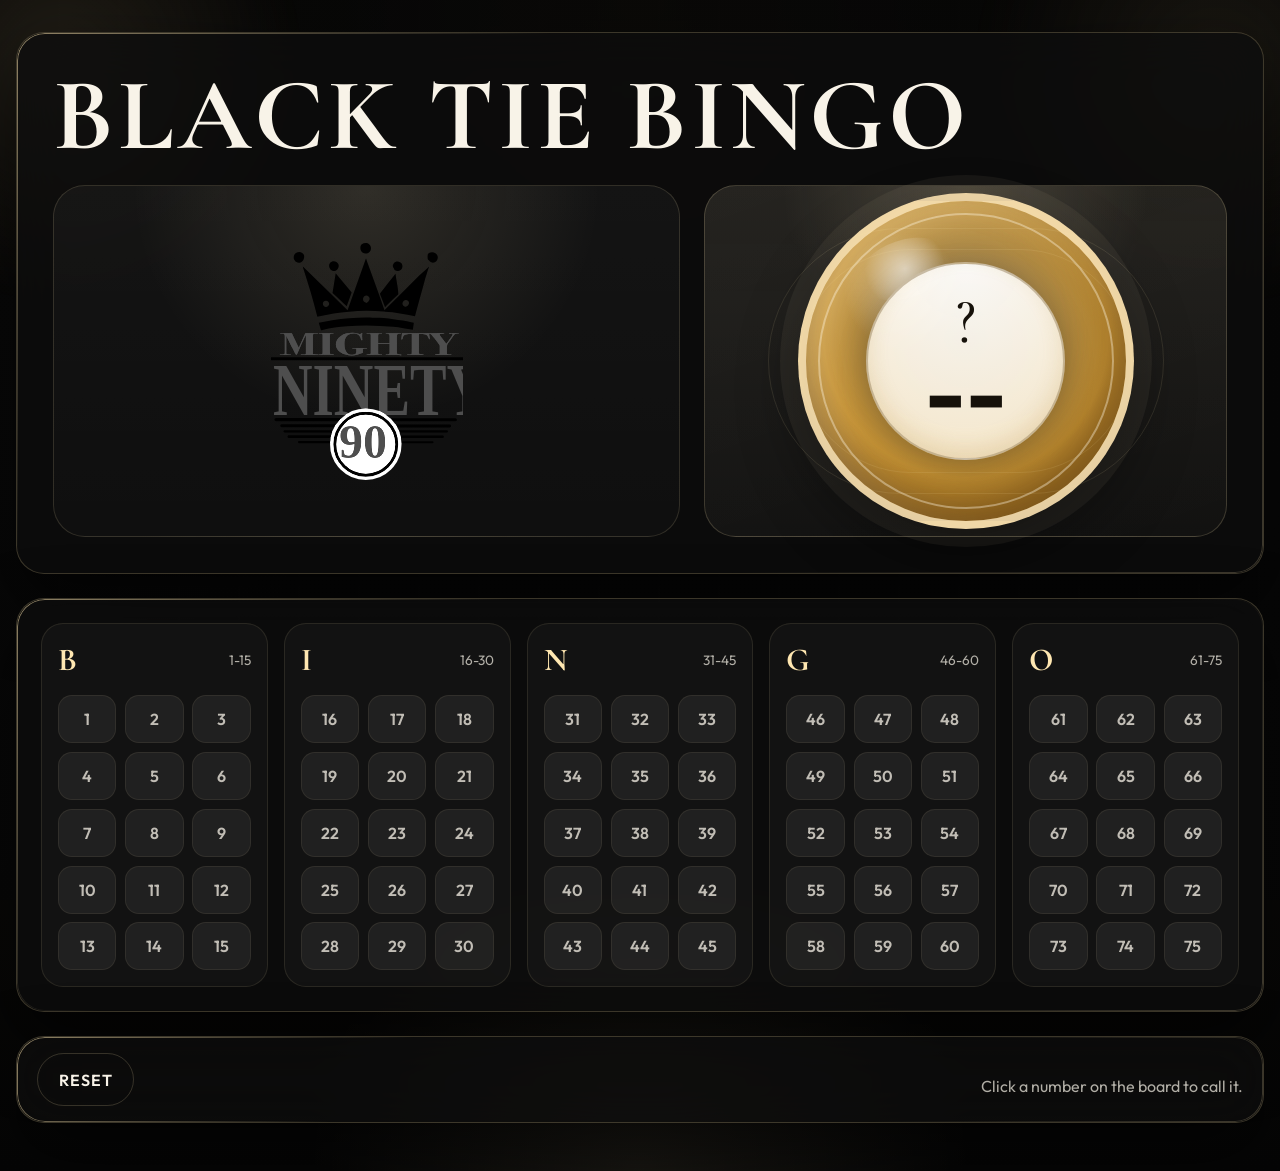
==== index.html @ f5de8126 "Add files via upload" ====
<!DOCTYPE html>
<html lang="en">
  <head>
    <meta charset="UTF-8" />
    <meta name="viewport" content="width=device-width, initial-scale=1.0" />
    <title>Bingo Roll Display</title>
    <link rel="preconnect" href="https://fonts.googleapis.com" />
    <link rel="preconnect" href="https://fonts.gstatic.com" crossorigin />
    <link
      href="https://fonts.googleapis.com/css2?family=Cormorant+Garamond:wght@500;600;700&family=Outfit:wght@300;400;500;600;700&display=swap"
      rel="stylesheet"
    />
    <link rel="stylesheet" href="./styles.css" />
  </head>
  <body>
    <div class="stage-lights stage-lights-left"></div>
    <div class="stage-lights stage-lights-right"></div>

    <main class="app-shell">
      <section class="hero-panel">
        <div class="hero-copy">
          <h1>Black Tie Bingo</h1>
        </div>

        <div class="hero-showcase">
          <div class="logo-card">
            <img
              class="hero-logo"
              src="./MightyNinetyModern.svg"
              alt="Black Tie Bingo logo"
            />
          </div>

          <div class="current-call-card" id="callCard">
            <div class="bingo-ball-stage">
              <div class="bingo-ball">
                <div class="ball-shine"></div>
                <div class="ball-core">
                  <div class="call-letter" id="currentLetter">?</div>
                  <div class="call-number" id="currentNumber">--</div>
                </div>
              </div>
            </div>
            <div class="sparkle-ring sparkle-ring-one"></div>
            <div class="sparkle-ring sparkle-ring-two"></div>
          </div>
        </div>
      </section>

      <section class="board-panel">
        <div class="board-grid" id="boardGrid"></div>
      </section>

      <section class="control-bar">
        <div class="control-bar-actions">
          <button class="ghost-button" id="resetButton" type="button">Reset</button>
        </div>

        <p class="status-message" id="statusMessage" aria-live="polite">
          Click a number on the board to call it.
        </p>
      </section>
    </main>

    <script src="./app.js"></script>
  </body>
</html>
---- styles.css ----
:root {
  --bg: #070707;
  --bg-soft: #111111;
  --panel: rgba(14, 14, 14, 0.78);
  --panel-border: rgba(255, 227, 163, 0.2);
  --gold: #f2cc74;
  --gold-bright: #ffe7b1;
  --gold-deep: #b5842f;
  --text: #f8f3e8;
  --muted: rgba(248, 243, 232, 0.7);
  --chip: rgba(255, 255, 255, 0.06);
  --chip-strong: rgba(255, 218, 138, 0.12);
  --shadow: 0 30px 70px rgba(0, 0, 0, 0.55);
}

* {
  box-sizing: border-box;
}

html,
body {
  margin: 0;
  min-height: 100%;
}

body {
  font-family: "Outfit", sans-serif;
  background:
    radial-gradient(circle at top, rgba(181, 132, 47, 0.2), transparent 30%),
    radial-gradient(circle at bottom, rgba(255, 231, 177, 0.08), transparent 25%),
    linear-gradient(180deg, #070707 0%, #0c0b09 55%, #050505 100%);
  color: var(--text);
  overflow-x: hidden;
  position: relative;
}

body::before {
  content: "";
  position: fixed;
  inset: 0;
  background:
    linear-gradient(180deg, rgba(7, 7, 7, 0.9), rgba(7, 7, 7, 0.82)),
    linear-gradient(115deg, rgba(255, 255, 255, 0.03) 0%, transparent 35%),
    repeating-linear-gradient(
      90deg,
      transparent 0,
      transparent 58px,
      rgba(255, 231, 177, 0.03) 59px,
      transparent 60px
    );
  pointer-events: none;
  z-index: 0;
}

.stage-lights {
  position: fixed;
  top: -12rem;
  width: 32rem;
  height: 32rem;
  border-radius: 999px;
  filter: blur(14px);
  opacity: 0.45;
  pointer-events: none;
}

.stage-lights-left {
  left: -12rem;
  background: radial-gradient(circle, rgba(255, 220, 150, 0.24), transparent 68%);
}

.stage-lights-right {
  right: -12rem;
  background: radial-gradient(circle, rgba(255, 220, 150, 0.18), transparent 70%);
}

.app-shell {
  position: relative;
  width: min(1380px, calc(100% - 2rem));
  margin: 0 auto;
  padding: 2rem 0 3rem;
  display: grid;
  grid-template-columns: 1fr 0.95fr;
  gap: 1.5rem;
  z-index: 1;
}

.hero-panel,
.board-panel,
.control-bar {
  position: relative;
  background: var(--panel);
  border: 1px solid var(--panel-border);
  border-radius: 28px;
  backdrop-filter: blur(24px);
  box-shadow: var(--shadow);
  overflow: hidden;
}

.hero-panel::before,
.board-panel::before,
.control-bar::before {
  content: "";
  position: absolute;
  inset: 0;
  border-radius: inherit;
  padding: 1px;
  background: linear-gradient(
    135deg,
    rgba(255, 231, 177, 0.55),
    transparent 30%,
    transparent 70%,
    rgba(255, 231, 177, 0.22)
  );
  -webkit-mask: linear-gradient(#fff 0 0) content-box, linear-gradient(#fff 0 0);
  -webkit-mask-composite: xor;
  mask-composite: exclude;
  pointer-events: none;
}

.hero-panel {
  grid-column: 1 / -1;
  min-height: 20rem;
  padding: 2.25rem;
  display: grid;
  gap: 1.5rem;
}

.hero-copy {
  width: 100%;
}

.hero-copy h1,
.panel-head h2 {
  font-family: "Cormorant Garamond", serif;
  letter-spacing: 0.04em;
  margin: 0;
}

.hero-copy h1 {
  font-size: clamp(4.75rem, 8vw, 7.5rem);
  line-height: 0.9;
  text-transform: uppercase;
  width: 100%;
  max-width: none;
}

.eyebrow,
.panel-kicker {
  margin: 0 0 0.75rem;
  color: var(--gold);
  text-transform: uppercase;
  letter-spacing: 0.3em;
  font-size: 0.78rem;
}

.hero-showcase {
  display: grid;
  grid-template-columns: minmax(280px, 0.9fr) minmax(320px, 0.75fr);
  gap: 1.5rem;
  align-items: center;
}

.logo-card {
  min-height: 22rem;
  border-radius: 32px;
  display: grid;
  place-items: center;
  background:
    radial-gradient(circle at top, rgba(255, 234, 186, 0.12), transparent 50%),
    linear-gradient(180deg, rgba(255, 255, 255, 0.04), rgba(255, 255, 255, 0.02));
  border: 1px solid rgba(255, 231, 177, 0.14);
  padding: 1.5rem;
}

.hero-logo {
  width: min(100%, 12rem);
  height: auto;
  filter: brightness(1.18) contrast(1.08);
}

.current-call-card {
  position: relative;
  min-height: 22rem;
  border-radius: 32px;
  display: grid;
  place-items: center;
  background:
    radial-gradient(circle at 50% 0%, rgba(255, 234, 186, 0.16), transparent 42%),
    linear-gradient(180deg, rgba(255, 232, 184, 0.08), rgba(255, 232, 184, 0.02)),
    linear-gradient(160deg, rgba(255, 255, 255, 0.04), rgba(255, 255, 255, 0.01));
  border: 1px solid rgba(255, 231, 177, 0.18);
}

.bingo-ball-stage {
  width: 100%;
  min-height: 20rem;
  display: grid;
  place-items: center;
}

.bingo-ball {
  width: min(100%, 21rem);
  aspect-ratio: 1 / 1;
  border-radius: 50%;
  display: grid;
  place-items: center;
  background:
    radial-gradient(circle at 30% 28%, rgba(255, 255, 255, 0.34), transparent 18%),
    radial-gradient(circle at 50% 42%, rgba(255, 237, 200, 0.32), rgba(211, 157, 57, 0.95) 58%, rgba(101, 63, 13, 1) 100%);
  border: 8px solid rgba(255, 239, 205, 0.75);
  box-shadow:
    0 0 0 18px rgba(255, 236, 196, 0.05),
    0 28px 60px rgba(0, 0, 0, 0.42),
    inset -18px -24px 45px rgba(75, 43, 4, 0.42),
    inset 18px 14px 35px rgba(255, 248, 228, 0.28);
  position: relative;
  overflow: hidden;
}

.bingo-ball::before {
  content: "";
  position: absolute;
  inset: 12px;
  border-radius: 50%;
  border: 2px solid rgba(255, 248, 228, 0.38);
}

.ball-shine {
  position: absolute;
  top: 12%;
  left: 16%;
  width: 30%;
  height: 18%;
  border-radius: 50%;
  background:
    radial-gradient(circle, rgba(255, 255, 255, 0.54), transparent 72%);
  transform: rotate(-18deg);
}

.ball-core {
  position: relative;
  z-index: 1;
  width: 62%;
  aspect-ratio: 1 / 1;
  border-radius: 50%;
  background:
    radial-gradient(circle at top, rgba(255, 255, 255, 0.95), rgba(248, 235, 209, 0.94));
  border: 2px solid rgba(104, 72, 16, 0.34);
  display: grid;
  align-content: center;
  justify-items: center;
  gap: 0.3rem;
  color: #16110a;
  box-shadow:
    inset 0 -10px 20px rgba(177, 132, 42, 0.18),
    0 10px 30px rgba(0, 0, 0, 0.22);
}

.call-letter {
  font-family: "Cormorant Garamond", serif;
  font-size: clamp(2.75rem, 6vw, 4rem);
  line-height: 0.9;
  color: #16110a;
}

.call-number {
  font-size: clamp(3.8rem, 8vw, 5.5rem);
  font-weight: 700;
  line-height: 0.85;
  color: #16110a;
}

.sparkle-ring {
  position: absolute;
  inset: 12%;
  border-radius: 999px;
  border: 1px solid rgba(255, 231, 177, 0.1);
}

.sparkle-ring-one {
  animation: pulseRing 4s ease-in-out infinite;
}

.sparkle-ring-two {
  inset: 18%;
  animation: pulseRing 4s ease-in-out infinite 1.5s;
}

.board-panel {
  padding: 1.5rem;
}

.panel-head {
  display: flex;
  align-items: center;
  justify-content: space-between;
  gap: 1rem;
  margin-bottom: 1rem;
}

.panel-head h2 {
  font-size: 2rem;
}

button {
  font: inherit;
}

button {
  border: 0;
  border-radius: 999px;
  cursor: pointer;
  transition: transform 160ms ease, box-shadow 160ms ease, opacity 160ms ease;
}

button:hover {
  transform: translateY(-1px);
}

button:active {
  transform: translateY(1px) scale(0.99);
}

.gold-button,
.ghost-button {
  padding: 0.95rem 1.3rem;
  font-weight: 600;
  letter-spacing: 0.06em;
  text-transform: uppercase;
}

.gold-button {
  background: linear-gradient(135deg, var(--gold-bright), var(--gold) 45%, var(--gold-deep));
  color: #1a1407;
  box-shadow: 0 18px 30px rgba(181, 132, 47, 0.26);
}

.ghost-button {
  background: transparent;
  color: var(--text);
  border: 1px solid rgba(255, 231, 177, 0.18);
}

.status-message {
  min-height: 1.5rem;
  margin: 1rem 0 0;
  color: var(--muted);
}

.board-panel {
  grid-column: 1 / -1;
}

.control-bar {
  grid-column: 1 / -1;
  padding: 1rem 1.25rem;
  display: flex;
  align-items: center;
  justify-content: space-between;
  flex-wrap: wrap;
  gap: 0.85rem;
  z-index: 2;
}

.control-bar-actions {
  display: flex;
  align-items: center;
  gap: 0.75rem;
}

.board-grid {
  display: grid;
  grid-template-columns: repeat(5, minmax(0, 1fr));
  gap: 1rem;
}

.board-column {
  background: rgba(255, 255, 255, 0.03);
  border: 1px solid rgba(255, 231, 177, 0.1);
  border-radius: 22px;
  padding: 1rem;
}

.board-column-header {
  display: flex;
  align-items: center;
  justify-content: space-between;
  margin-bottom: 1rem;
}

.board-column-header h3 {
  margin: 0;
  font-family: "Cormorant Garamond", serif;
  font-size: 2rem;
  color: var(--gold-bright);
}

.board-column-range {
  color: var(--muted);
  font-size: 0.85rem;
}

.board-numbers {
  display: grid;
  grid-template-columns: repeat(3, minmax(0, 1fr));
  gap: 0.55rem;
}

.board-number {
  appearance: none;
  border-radius: 14px;
  border: 1px solid rgba(255, 231, 177, 0.08);
  background: var(--chip);
  color: rgba(248, 243, 232, 0.75);
  min-height: 3rem;
  display: grid;
  place-items: center;
  font-weight: 600;
  cursor: pointer;
  transition:
    background 200ms ease,
    color 200ms ease,
    border-color 200ms ease,
    box-shadow 200ms ease,
    transform 200ms ease;
}

.board-number:hover {
  transform: translateY(-1px);
  border-color: rgba(255, 231, 177, 0.22);
}

.board-number:focus-visible {
  outline: 0;
  box-shadow: 0 0 0 4px rgba(255, 231, 177, 0.12);
  border-color: rgba(255, 231, 177, 0.35);
}

.board-number.called {
  background:
    radial-gradient(circle at top, rgba(255, 236, 196, 0.18), transparent 70%),
    linear-gradient(135deg, rgba(255, 231, 177, 0.22), rgba(181, 132, 47, 0.2));
  border-color: rgba(255, 231, 177, 0.35);
  color: var(--text);
  box-shadow: inset 0 1px 0 rgba(255, 255, 255, 0.08);
  cursor: default;
}

.board-number.fresh {
  animation: boardFlash 950ms ease;
}

.call-reveal .bingo-ball {
  animation: ballDrop 900ms cubic-bezier(0.2, 0.82, 0.15, 1.08);
}

.call-reveal .call-letter,
.call-reveal .call-number {
  animation: glamourReveal 900ms cubic-bezier(0.2, 0.82, 0.15, 1.08);
}

@keyframes pulseRing {
  0%,
  100% {
    opacity: 0.3;
    transform: scale(1);
  }
  50% {
    opacity: 0.08;
    transform: scale(1.05);
  }
}

@keyframes ballDrop {
  0% {
    transform: scale(0.78) translateY(-34px) rotate(-14deg);
    filter: brightness(1.18);
  }
  55% {
    transform: scale(1.05) translateY(8px) rotate(8deg);
  }
  78% {
    transform: scale(0.98) translateY(-4px) rotate(-4deg);
  }
  100% {
    transform: scale(1) translateY(0) rotate(0deg);
    filter: brightness(1);
  }
}

@keyframes glamourReveal {
  0% {
    opacity: 0;
    transform: translateY(12px) scale(0.86);
  }
  40% {
    opacity: 1;
  }
  100% {
    opacity: 1;
    transform: translateY(0) scale(1);
  }
}

@keyframes boardFlash {
  0% {
    transform: scale(0.86);
    box-shadow: 0 0 0 rgba(255, 231, 177, 0);
  }
  55% {
    transform: scale(1.08);
    box-shadow: 0 0 28px rgba(255, 231, 177, 0.22);
  }
  100% {
    transform: scale(1);
    box-shadow: 0 0 0 rgba(255, 231, 177, 0);
  }
}

@media (max-width: 1120px) {
  .app-shell {
    grid-template-columns: 1fr;
  }

  .hero-showcase {
    grid-template-columns: 1fr;
  }
}

@media (max-width: 760px) {
  .app-shell {
    width: min(100% - 1rem, 1380px);
    padding-top: 1rem;
    gap: 1rem;
  }

  .hero-panel,
  .board-panel,
  .control-bar {
    border-radius: 22px;
  }

  .hero-panel {
    padding: 1.4rem;
    min-height: auto;
  }

  .current-call-card {
    min-height: 18rem;
  }

  .control-bar {
    align-items: stretch;
  }

  .board-grid {
    grid-template-columns: 1fr;
  }

  .board-numbers {
    grid-template-columns: repeat(5, minmax(0, 1fr));
  }
}
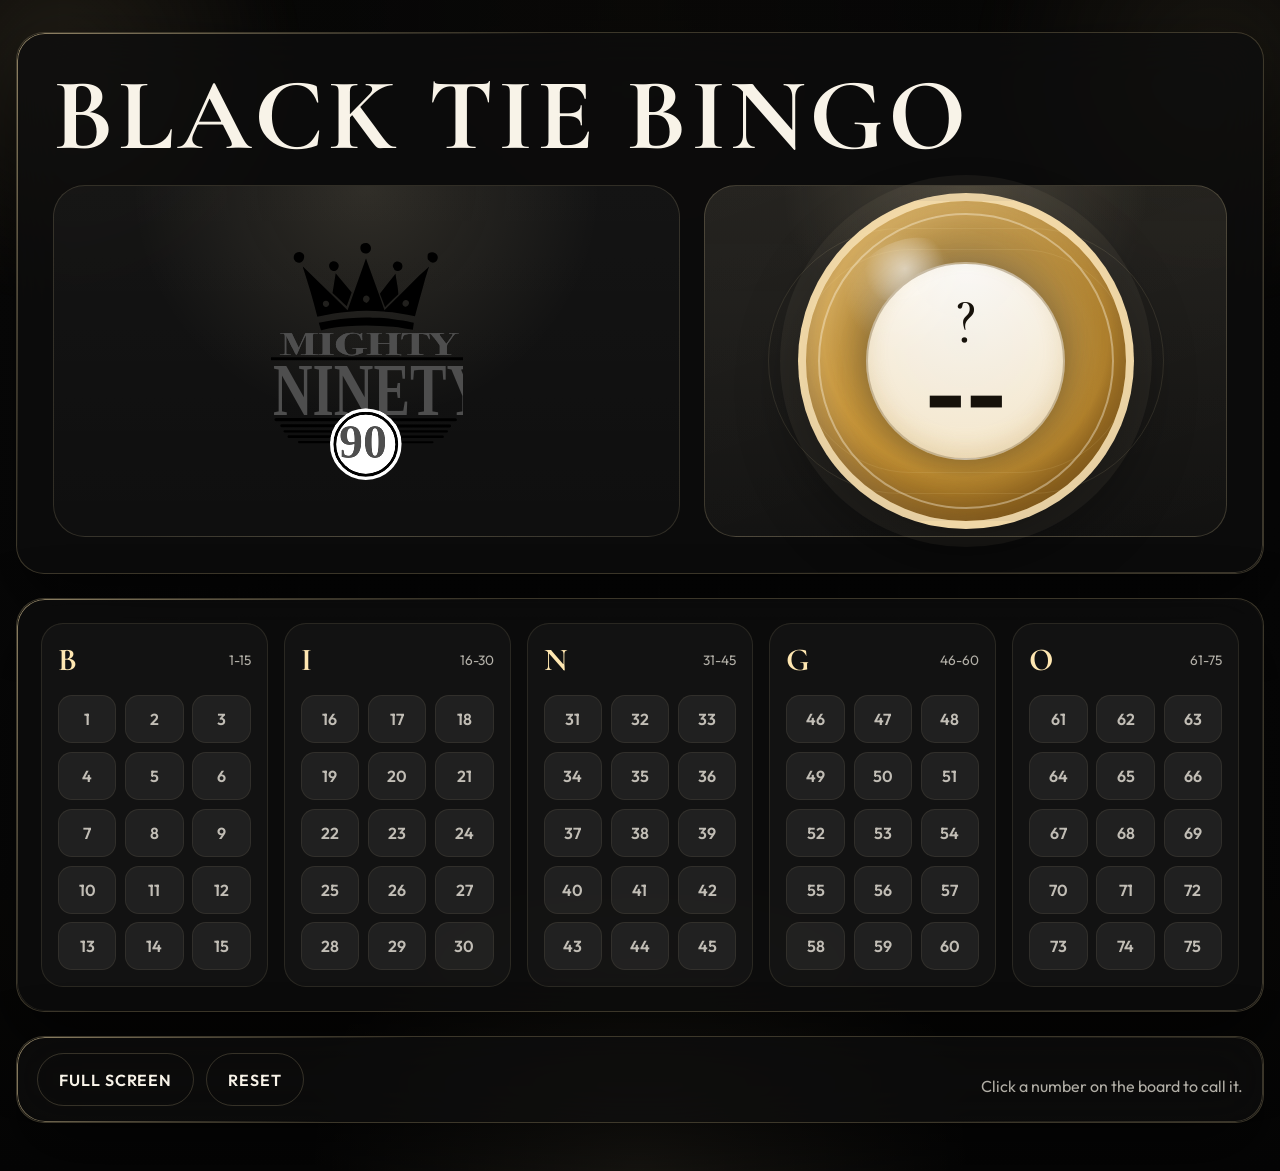
==== commit 93bfaa11: "Add files via upload" ====
--- a/index.html
+++ b/index.html
@@ -53,6 +53,7 @@
 
       <section class="control-bar">
         <div class="control-bar-actions">
+          <button class="ghost-button" id="fullscreenButton" type="button">Full Screen</button>
           <button class="ghost-button" id="resetButton" type="button">Reset</button>
         </div>
 
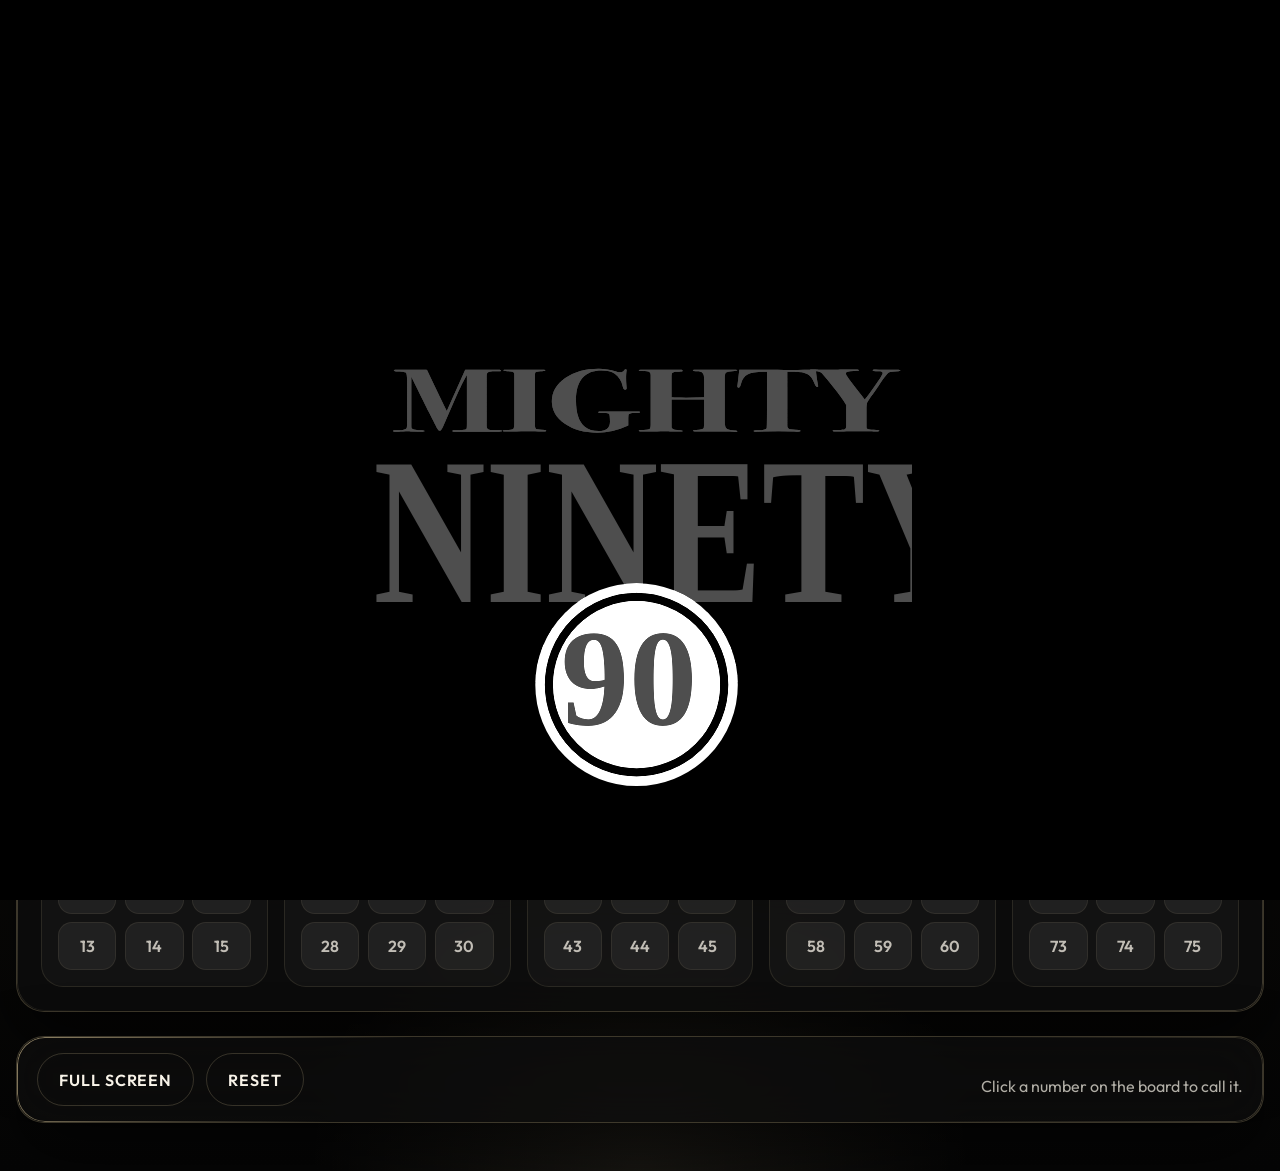
==== commit a1846ef9: "Add files via upload" ====
--- a/index.html
+++ b/index.html
@@ -12,7 +12,14 @@
     />
     <link rel="stylesheet" href="./styles.css" />
   </head>
-  <body>
+  <body class="intro-active">
+    <div class="intro-overlay" id="introOverlay" aria-hidden="true">
+      <img
+        class="intro-logo"
+        src="./MightyNinetyModern.svg"
+        alt=""
+      />
+    </div>
     <div class="stage-lights stage-lights-left"></div>
     <div class="stage-lights stage-lights-right"></div>
 
--- a/styles.css
+++ b/styles.css
@@ -32,6 +32,36 @@
   color: var(--text);
   overflow-x: hidden;
   position: relative;
+}
+
+.intro-overlay {
+  position: fixed;
+  inset: 0;
+  background: #000;
+  display: grid;
+  place-items: center;
+  z-index: 20;
+  pointer-events: all;
+}
+
+.intro-logo {
+  width: min(70vw, 34rem);
+  height: auto;
+  filter: brightness(1.18) contrast(1.08);
+  transform-origin: center center;
+}
+
+body.intro-active {
+  overflow: hidden;
+}
+
+body.intro-finished .intro-overlay {
+  animation: introFadeOut 900ms ease forwards;
+  pointer-events: none;
+}
+
+body.intro-finished .intro-logo {
+  animation: introLogoShrink 900ms cubic-bezier(0.2, 0.82, 0.15, 1.02) forwards;
 }
 
 body::before {
@@ -169,12 +199,17 @@
     radial-gradient(circle at top, rgba(255, 234, 186, 0.12), transparent 50%),
     linear-gradient(180deg, rgba(255, 255, 255, 0.04), rgba(255, 255, 255, 0.02));
   border: 1px solid rgba(255, 231, 177, 0.14);
-  padding: 1.5rem;
+  padding: 2rem;
+  overflow: visible;
 }
 
 .hero-logo {
-  width: min(100%, 12rem);
+  display: block;
+  width: min(100%, 10rem);
+  max-width: 100%;
+  max-height: 100%;
   height: auto;
+  object-fit: contain;
   filter: brightness(1.18) contrast(1.08);
 }
 
@@ -471,6 +506,27 @@
   }
 }
 
+@keyframes introLogoShrink {
+  0% {
+    transform: translate3d(0, 0, 0) scale(1);
+    opacity: 1;
+  }
+  100% {
+    transform: translate3d(-22vw, -16vh, 0) scale(0.28);
+    opacity: 0;
+  }
+}
+
+@keyframes introFadeOut {
+  0% {
+    opacity: 1;
+  }
+  100% {
+    opacity: 0;
+    visibility: hidden;
+  }
+}
+
 @keyframes ballDrop {
   0% {
     transform: scale(0.78) translateY(-34px) rotate(-14deg);
@@ -524,6 +580,17 @@
 
   .hero-showcase {
     grid-template-columns: 1fr;
+  }
+
+  @keyframes introLogoShrink {
+    0% {
+      transform: translate3d(0, 0, 0) scale(1);
+      opacity: 1;
+    }
+    100% {
+      transform: translate3d(0, -18vh, 0) scale(0.24);
+      opacity: 0;
+    }
   }
 }
 
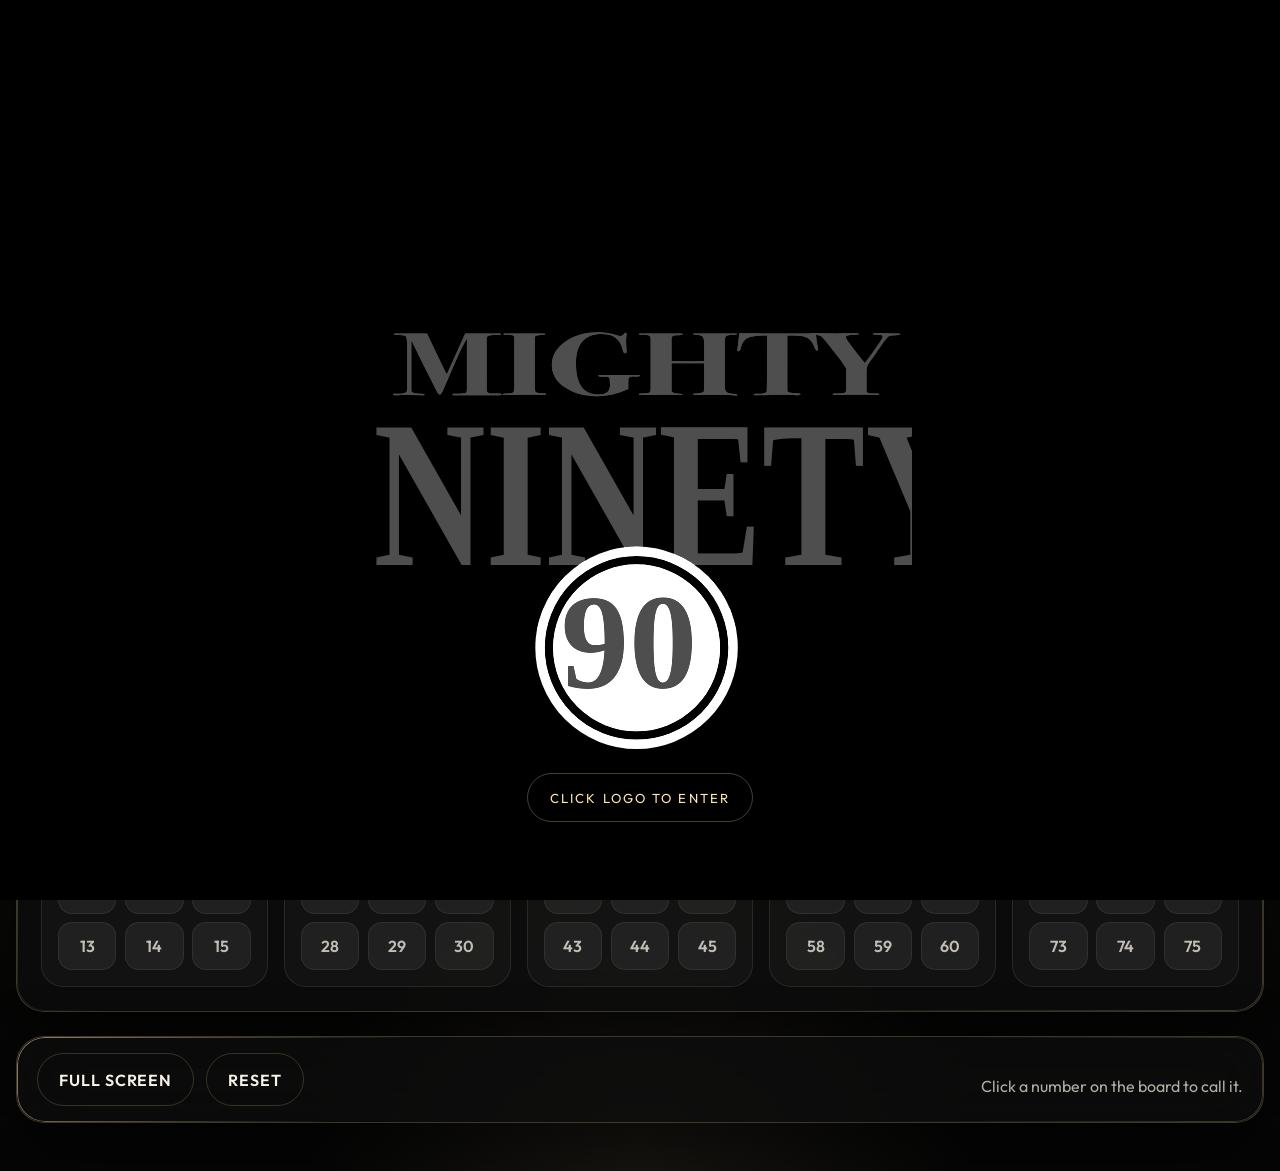
==== commit 1831c6b1: "Add files via upload" ====
--- a/index.html
+++ b/index.html
@@ -15,10 +15,12 @@
   <body class="intro-active">
     <div class="intro-overlay" id="introOverlay" aria-hidden="true">
       <img
+        id="introLogo"
         class="intro-logo"
         src="./MightyNinetyModern.svg"
         alt=""
       />
+      <button class="intro-enter" id="introEnter" type="button">Click Logo To Enter</button>
     </div>
     <div class="stage-lights stage-lights-left"></div>
     <div class="stage-lights stage-lights-right"></div>
--- a/styles.css
+++ b/styles.css
@@ -39,7 +39,9 @@
   inset: 0;
   background: #000;
   display: grid;
-  place-items: center;
+  justify-items: center;
+  align-content: center;
+  gap: 1.5rem;
   z-index: 20;
   pointer-events: all;
 }
@@ -49,6 +51,17 @@
   height: auto;
   filter: brightness(1.18) contrast(1.08);
   transform-origin: center center;
+  cursor: pointer;
+}
+
+.intro-enter {
+  background: transparent;
+  color: var(--gold-bright);
+  border: 1px solid rgba(255, 231, 177, 0.28);
+  padding: 0.95rem 1.35rem;
+  letter-spacing: 0.16em;
+  text-transform: uppercase;
+  font-size: 0.82rem;
 }
 
 body.intro-active {
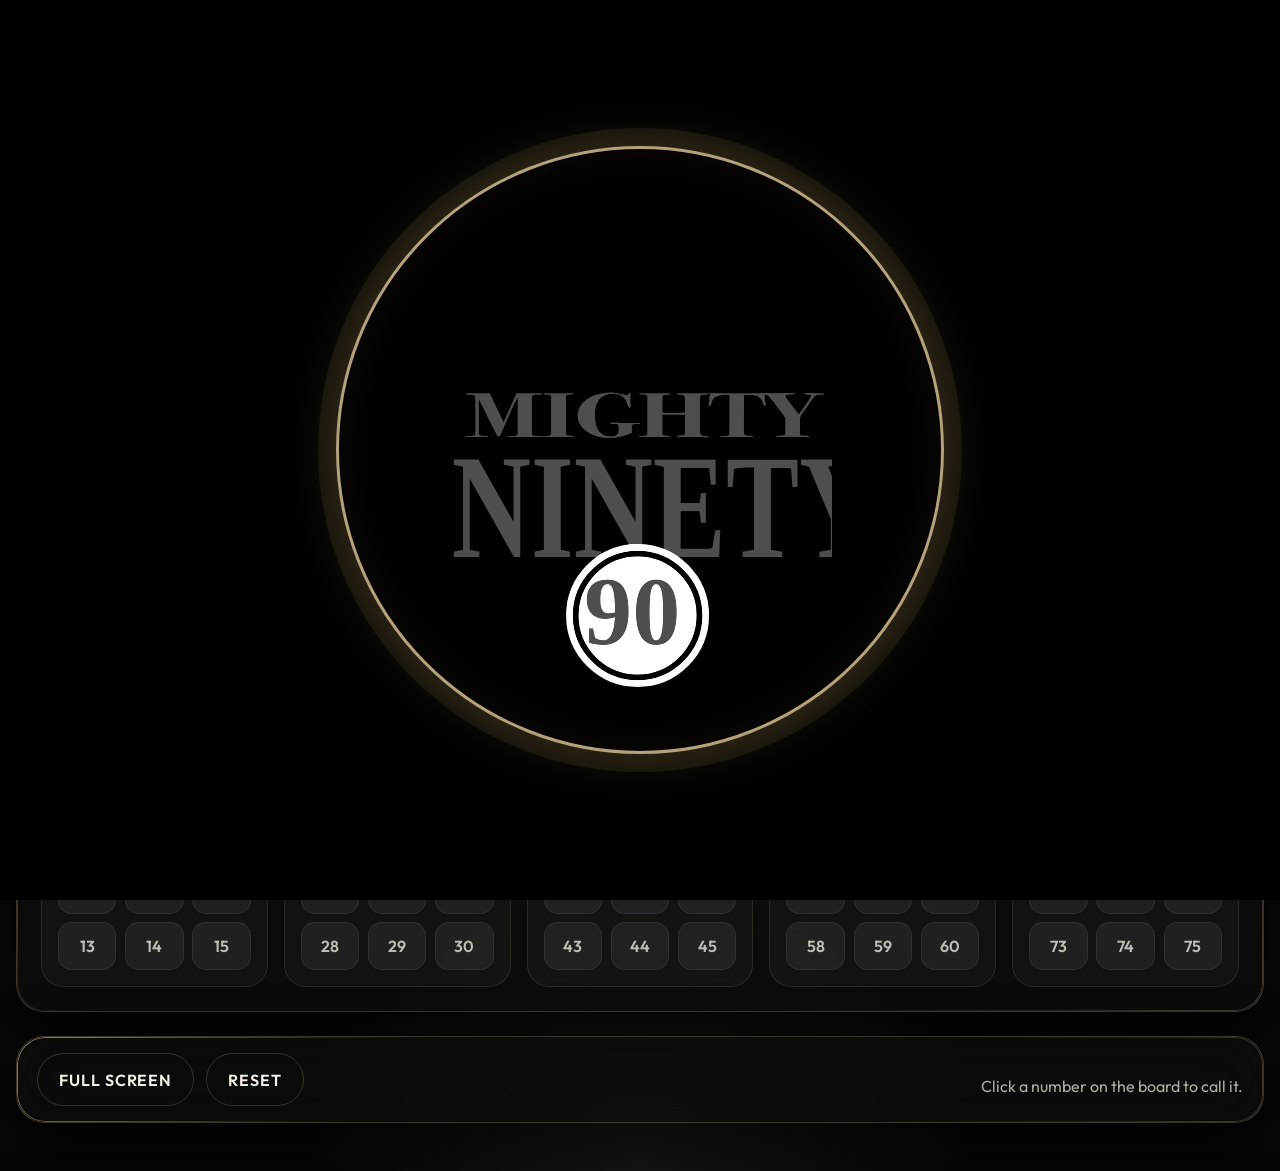
==== commit a334a3cf: "Add files via upload" ====
--- a/index.html
+++ b/index.html
@@ -14,13 +14,14 @@
   </head>
   <body class="intro-active">
     <div class="intro-overlay" id="introOverlay" aria-hidden="true">
-      <img
-        id="introLogo"
-        class="intro-logo"
-        src="./MightyNinetyModern.svg"
-        alt=""
-      />
-      <button class="intro-enter" id="introEnter" type="button">Click Logo To Enter</button>
+      <div class="intro-logo-ring" id="introLogoRing">
+        <img
+          id="introLogo"
+          class="intro-logo"
+          src="./MightyNinetyModern.svg"
+          alt=""
+        />
+      </div>
     </div>
     <div class="stage-lights stage-lights-left"></div>
     <div class="stage-lights stage-lights-right"></div>
--- a/styles.css
+++ b/styles.css
@@ -41,27 +41,30 @@
   display: grid;
   justify-items: center;
   align-content: center;
-  gap: 1.5rem;
   z-index: 20;
   pointer-events: all;
 }
 
+.intro-logo-ring {
+  width: min(76vw, 38rem);
+  aspect-ratio: 1 / 1;
+  border-radius: 50%;
+  display: grid;
+  place-items: center;
+  border: 3px solid rgba(255, 231, 177, 0.7);
+  box-shadow:
+    0 0 0 18px rgba(242, 204, 116, 0.08),
+    0 0 50px rgba(242, 204, 116, 0.18),
+    inset 0 0 40px rgba(242, 204, 116, 0.06);
+  cursor: pointer;
+}
+
 .intro-logo {
-  width: min(70vw, 34rem);
+  width: min(56vw, 24rem);
   height: auto;
   filter: brightness(1.18) contrast(1.08);
   transform-origin: center center;
-  cursor: pointer;
-}
-
-.intro-enter {
-  background: transparent;
-  color: var(--gold-bright);
-  border: 1px solid rgba(255, 231, 177, 0.28);
-  padding: 0.95rem 1.35rem;
-  letter-spacing: 0.16em;
-  text-transform: uppercase;
-  font-size: 0.82rem;
+  pointer-events: none;
 }
 
 body.intro-active {
@@ -73,7 +76,7 @@
   pointer-events: none;
 }
 
-body.intro-finished .intro-logo {
+body.intro-finished .intro-logo-ring {
   animation: introLogoShrink 900ms cubic-bezier(0.2, 0.82, 0.15, 1.02) forwards;
 }
 
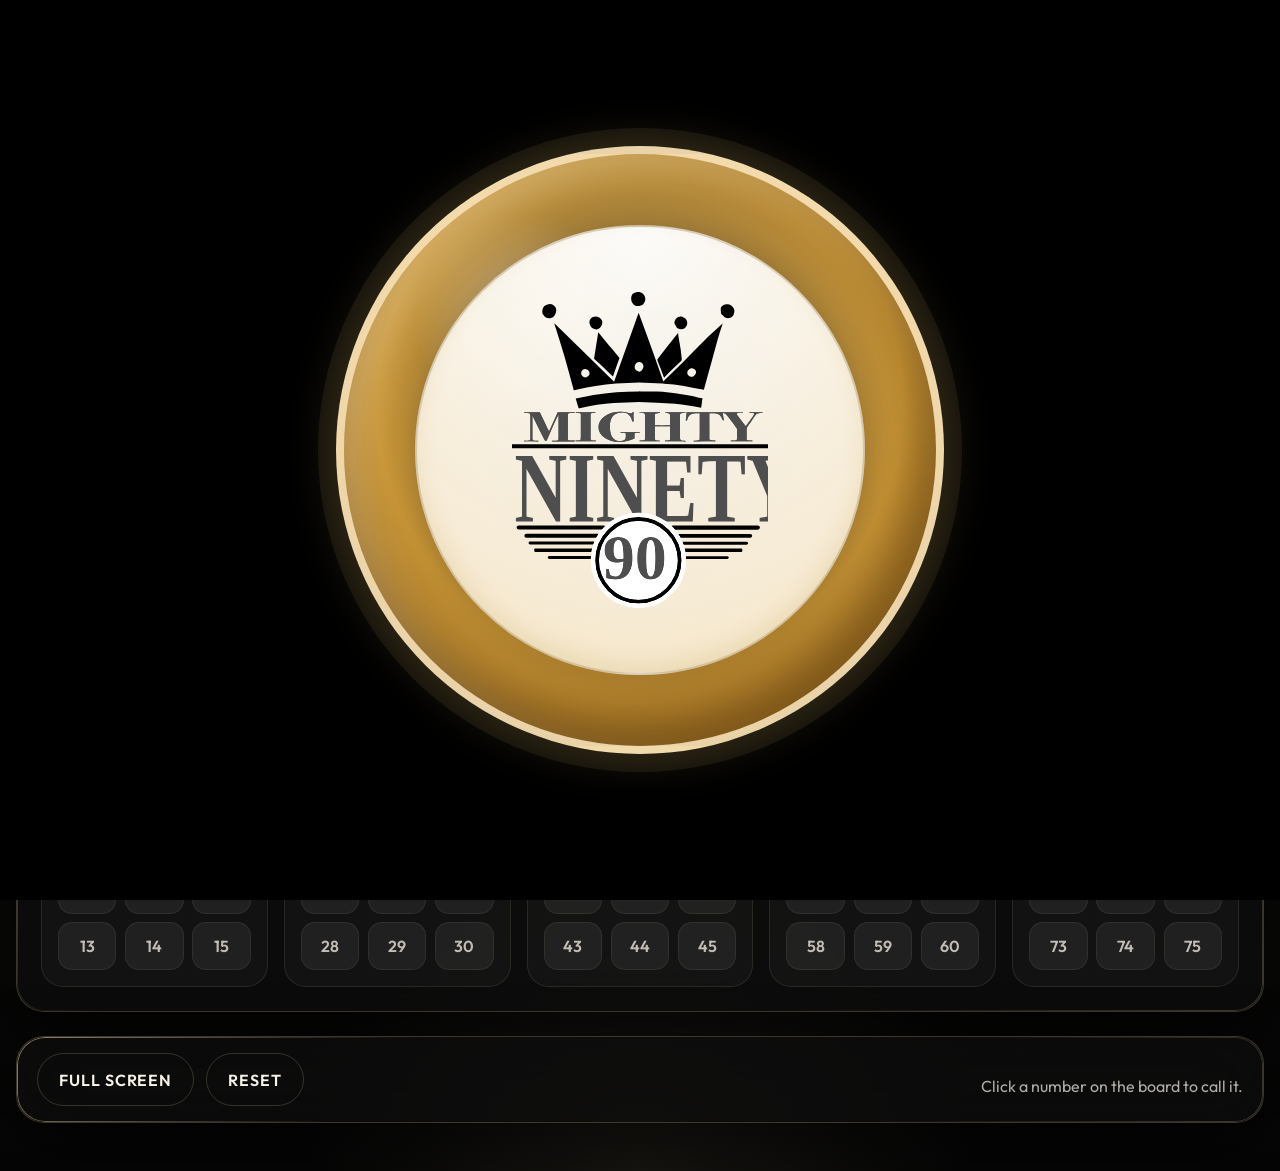
==== commit bee25caa: "Add files via upload" ====
--- a/index.html
+++ b/index.html
@@ -34,6 +34,7 @@
 
         <div class="hero-showcase">
           <div class="logo-card">
+            <div class="logo-bowtie" aria-hidden="true"></div>
             <img
               class="hero-logo"
               src="./MightyNinetyModern.svg"
--- a/styles.css
+++ b/styles.css
@@ -51,16 +51,36 @@
   border-radius: 50%;
   display: grid;
   place-items: center;
-  border: 3px solid rgba(255, 231, 177, 0.7);
+  position: relative;
+  background:
+    radial-gradient(circle at 30% 28%, rgba(255, 255, 255, 0.34), transparent 18%),
+    radial-gradient(circle at 50% 42%, rgba(255, 237, 200, 0.32), rgba(211, 157, 57, 0.95) 58%, rgba(101, 63, 13, 1) 100%);
+  border: 8px solid rgba(255, 239, 205, 0.78);
   box-shadow:
     0 0 0 18px rgba(242, 204, 116, 0.08),
     0 0 50px rgba(242, 204, 116, 0.18),
-    inset 0 0 40px rgba(242, 204, 116, 0.06);
+    inset -18px -24px 45px rgba(75, 43, 4, 0.42),
+    inset 18px 14px 35px rgba(255, 248, 228, 0.28);
   cursor: pointer;
 }
 
+.intro-logo-ring::before {
+  content: "";
+  position: absolute;
+  inset: 12%;
+  border-radius: 50%;
+  background:
+    radial-gradient(circle at top, rgba(255, 255, 255, 0.97), rgba(248, 235, 209, 0.94));
+  border: 2px solid rgba(104, 72, 16, 0.24);
+  box-shadow:
+    inset 0 -10px 20px rgba(177, 132, 42, 0.14),
+    0 10px 30px rgba(0, 0, 0, 0.18);
+}
+
 .intro-logo {
-  width: min(56vw, 24rem);
+  position: relative;
+  z-index: 1;
+  width: min(42vw, 16rem);
   height: auto;
   filter: brightness(1.18) contrast(1.08);
   transform-origin: center center;
@@ -211,6 +231,7 @@
   border-radius: 32px;
   display: grid;
   place-items: center;
+  position: relative;
   background:
     radial-gradient(circle at top, rgba(255, 234, 186, 0.12), transparent 50%),
     linear-gradient(180deg, rgba(255, 255, 255, 0.04), rgba(255, 255, 255, 0.02));
@@ -219,14 +240,119 @@
   overflow: visible;
 }
 
+.logo-card::before {
+  content: "";
+  position: absolute;
+  inset: 18% 16%;
+  border-radius: 36px;
+  background:
+    radial-gradient(circle, rgba(255, 255, 255, 0.94) 0%, rgba(255, 255, 255, 0.74) 58%, rgba(255, 255, 255, 0) 100%);
+  filter: blur(18px);
+  opacity: 0.98;
+}
+
+.logo-card::after {
+  content: "";
+  position: absolute;
+  inset: 24% 20%;
+  border-radius: 28px;
+  background: rgba(255, 255, 255, 0.9);
+  box-shadow:
+    0 0 32px rgba(255, 255, 255, 0.34),
+    0 0 70px rgba(255, 255, 255, 0.12);
+}
+
 .hero-logo {
   display: block;
+  position: relative;
+  z-index: 2;
   width: min(100%, 10rem);
   max-width: 100%;
   max-height: 100%;
   height: auto;
   object-fit: contain;
   filter: brightness(1.18) contrast(1.08);
+}
+
+.logo-card::before,
+.logo-card::after {
+  pointer-events: none;
+  z-index: 0;
+}
+
+.logo-bowtie {
+  position: absolute;
+  left: 50%;
+  bottom: 18%;
+  width: 7rem;
+  height: 2.8rem;
+  transform: translateX(-50%);
+  background: #060606;
+  clip-path: polygon(0 50%, 34% 0, 50% 50%, 66% 0, 100% 50%, 66% 100%, 50% 50%, 34% 100%);
+  z-index: 1;
+}
+
+.logo-card::after,
+.logo-card::before {
+  pointer-events: none;
+}
+
+
+.logo-card::after,
+.logo-card::before {
+  border-radius: 28px;
+}
+
+.logo-card > .hero-logo {
+  width: min(100%, 10rem);
+}
+
+.logo-card::after {
+  background: rgba(255, 255, 255, 0.9);
+}
+
+.logo-card::before {
+  background:
+    radial-gradient(circle, rgba(255, 255, 255, 0.94) 0%, rgba(255, 255, 255, 0.74) 58%, rgba(255, 255, 255, 0) 100%);
+}
+
+.logo-card {
+  position: relative;
+}
+
+.logo-card > .hero-logo {
+  position: relative;
+}
+
+.logo-card-bowtie,
+.logo-card::after,
+.logo-card::before {
+  pointer-events: none;
+}
+
+.logo-card::after {
+  clip-path: inset(0 round 28px);
+}
+
+.logo-card::before {
+  clip-path: inset(0 round 36px);
+}
+
+.logo-card::after,
+.logo-card::before,
+.logo-card-bowtie {
+  position: absolute;
+}
+
+.logo-card-bowtie {
+  left: 50%;
+  bottom: 18%;
+  width: var(--bowtie-width);
+  height: var(--bowtie-height);
+  transform: translateX(-50%);
+  background: #050505;
+  clip-path: polygon(0 50%, 34% 0, 50% 50%, 66% 0, 100% 50%, 66% 100%, 50% 50%, 34% 100%);
+  z-index: 1;
 }
 
 .current-call-card {
